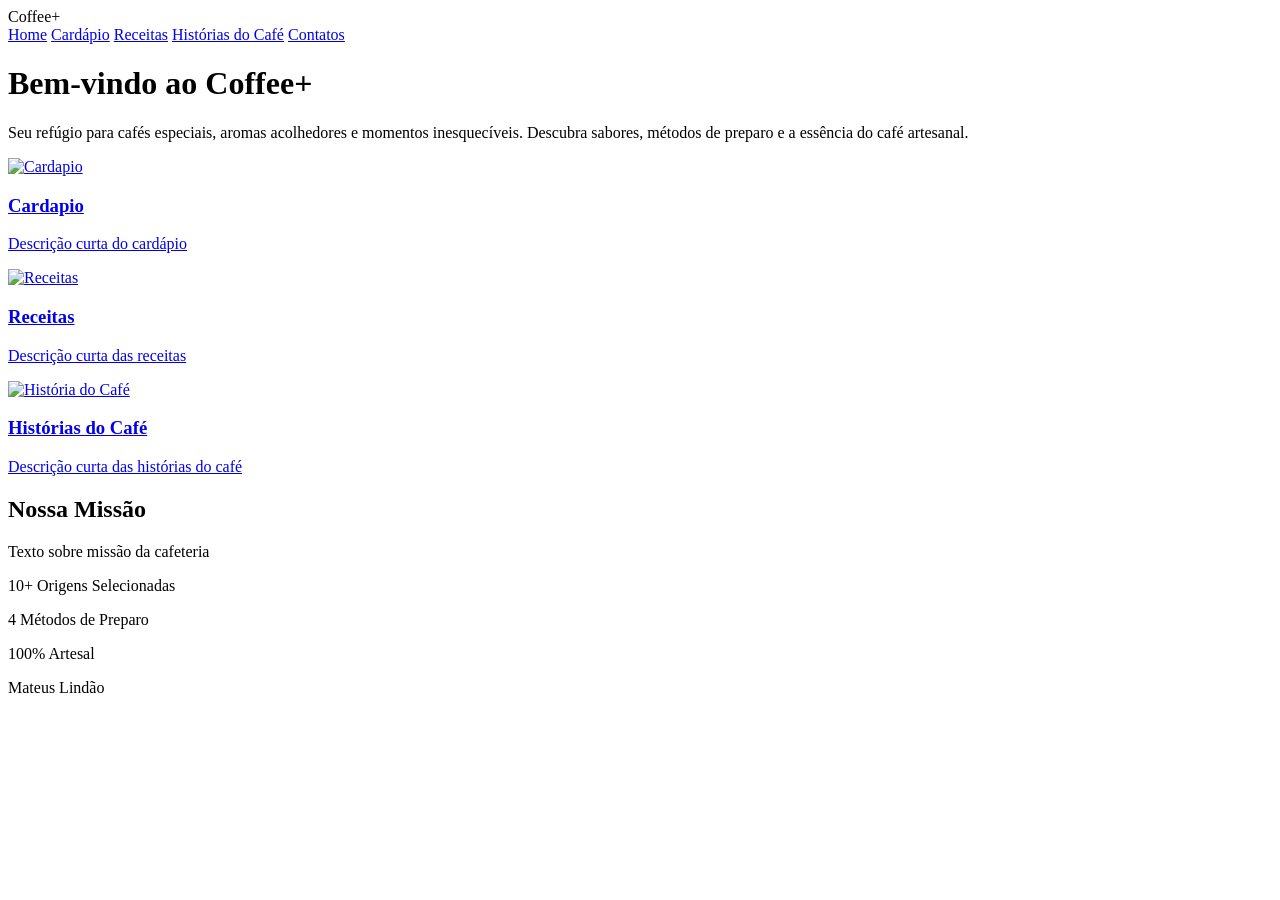
==== index.html @ f09374b6 "Adicionando páginas HTML do Coffee+" ====
<!DOCTYPE html>
<html lang="pt-BR">
<head>
    <meta charset="UTF-8">
    <title>Coffee+</title>
    <link rel="stylesheet" href="css/style.css">
</head>
<body>
    <header>Coffee+</header>
    <nav>
    <a href="index.html">Home</a>
    <a href="cardapio.html">Cardápio</a>
    <a href="receitas.html">Receitas</a>
    <a href="historia.html">Histórias do Café</a>
    <a href="contatos.html">Contatos</a>
    </nav>
    <main>
        <h1>Bem-vindo ao Coffee+</h1>
        <p>Seu refúgio para cafés especiais, aromas acolhedores e momentos inesquecíveis. Descubra sabores, métodos de preparo e a essência do café artesanal.</p>
    <a href="cardapio.html">
        <img src="img/cardapio.jpg" alt="Cardapio">
        <h3>Cardapio</h3>
        <p>Descrição curta do cardápio</p>
    </a>
    <a href="receitas.html">
        <img src="img/receitas.jpg" alt="Receitas">
        <h3>Receitas</h3>
        <p>Descrição curta das receitas</p>
    </a>
    <a href="historia.html">
        <img src="img/historia.jpg" alt="História do Café">
        <h3>Histórias do Café</h3>
        <p>Descrição curta das histórias do café</p>
    </a>  
    <h2>Nossa Missão</h2>
    <p>Texto sobre missão da cafeteria</p>
    
    <p>10+ Origens Selecionadas</p>
    <p>4 Métodos de Preparo</p>
    <p>100% Artesal</p>
    </main>
    <footer>Mateus Lindão</footer>
</body>   
</html>
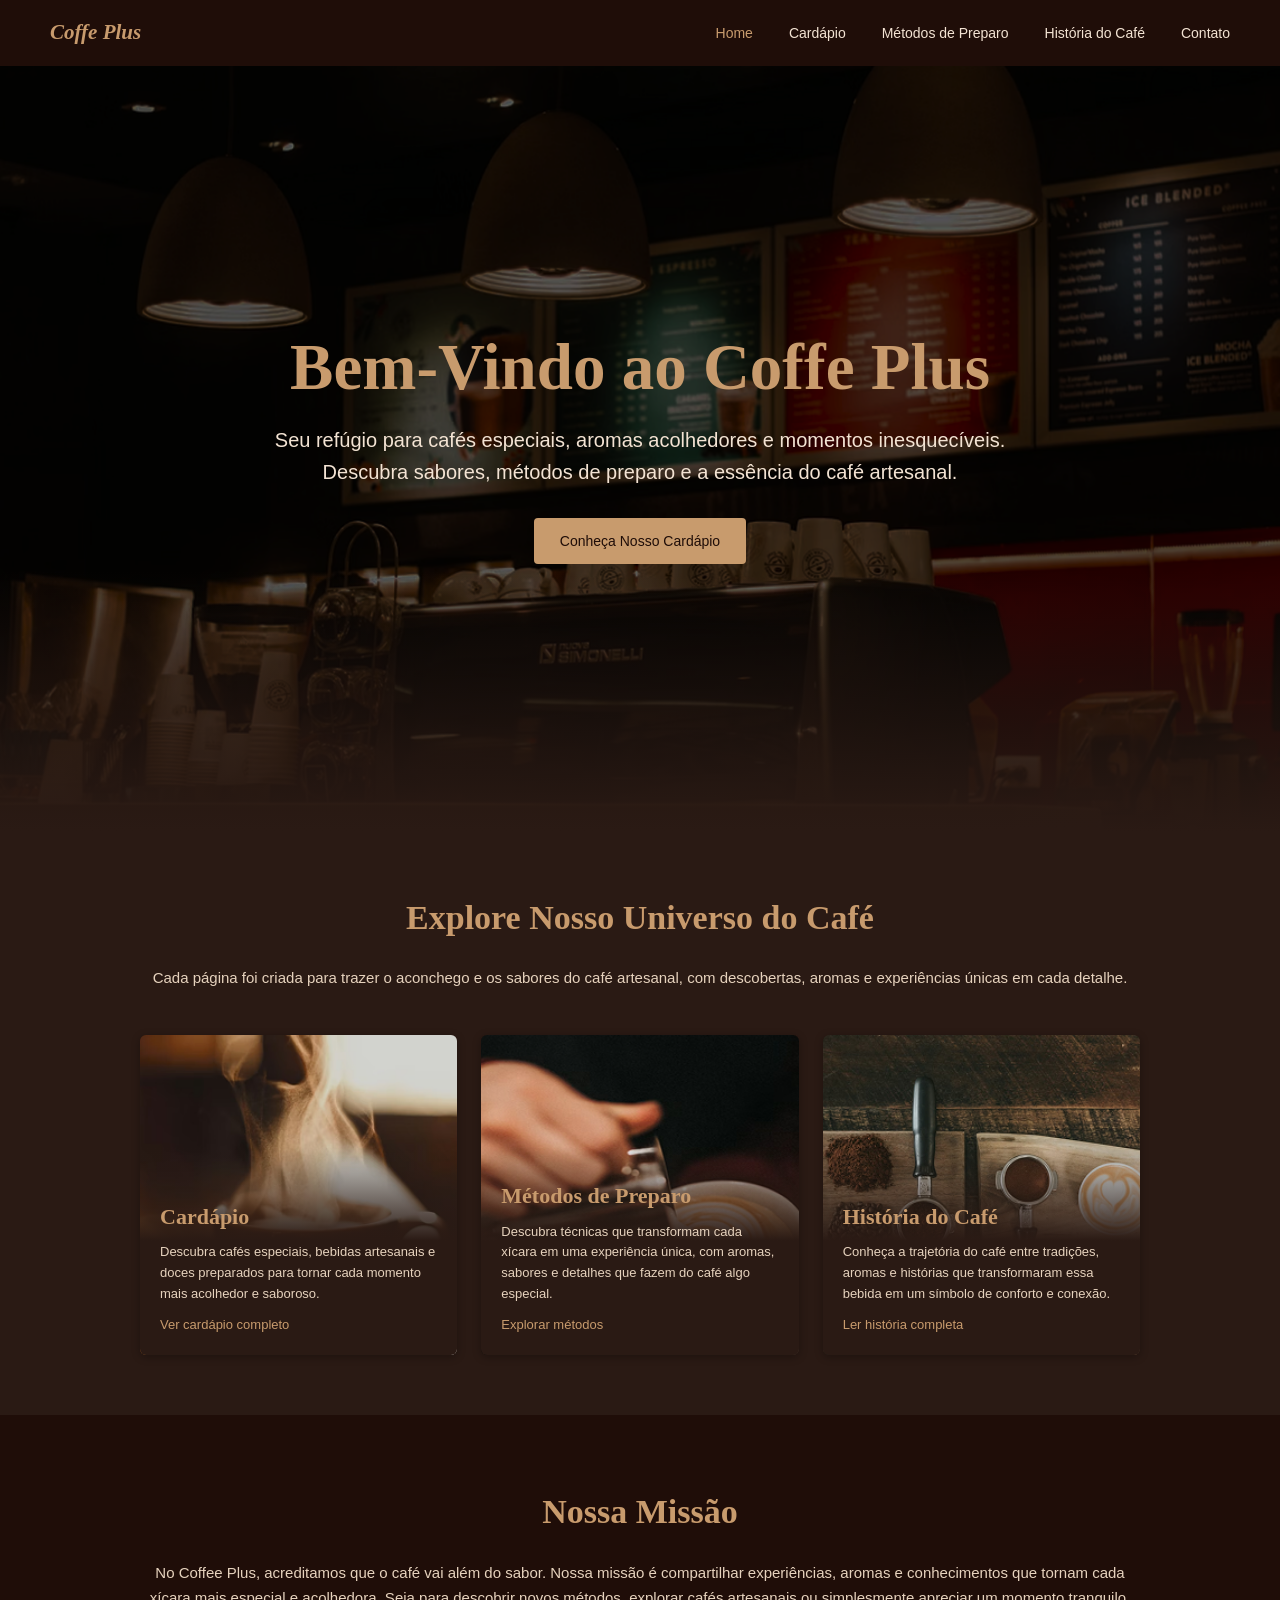
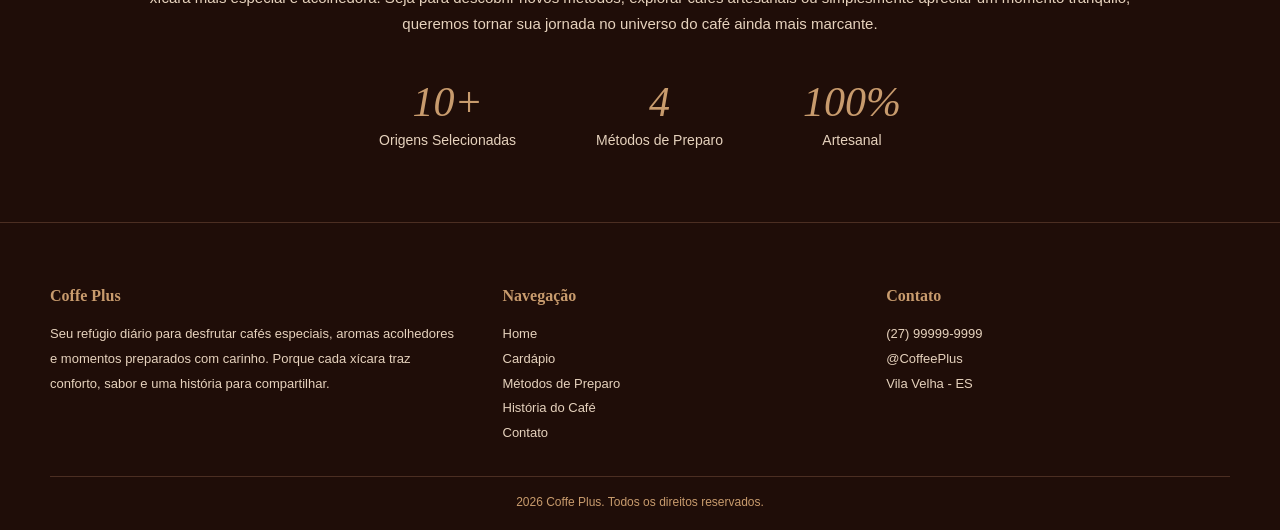
==== commit 57c8dcc9: "Atualização da pagina home para index devido ao não reconhecimento do Vercel" ====
--- a/index.html
+++ b/index.html
@@ -2,43 +2,141 @@
 <html lang="pt-BR">
 <head>
     <meta charset="UTF-8">
-    <title>Coffee+</title>
+    <meta name="viewport" content="width=device-width, initial-scale=1.0">
+    <title>Coffe Plus</title>
     <link rel="stylesheet" href="css/style.css">
 </head>
+
 <body>
-    <header>Coffee+</header>
-    <nav>
-    <a href="index.html">Home</a>
-    <a href="cardapio.html">Cardápio</a>
-    <a href="receitas.html">Receitas</a>
-    <a href="historia.html">Histórias do Café</a>
-    <a href="contatos.html">Contatos</a>
-    </nav>
-    <main>
-        <h1>Bem-vindo ao Coffee+</h1>
-        <p>Seu refúgio para cafés especiais, aromas acolhedores e momentos inesquecíveis. Descubra sabores, métodos de preparo e a essência do café artesanal.</p>
-    <a href="cardapio.html">
-        <img src="img/cardapio.jpg" alt="Cardapio">
-        <h3>Cardapio</h3>
-        <p>Descrição curta do cardápio</p>
-    </a>
-    <a href="receitas.html">
-        <img src="img/receitas.jpg" alt="Receitas">
-        <h3>Receitas</h3>
-        <p>Descrição curta das receitas</p>
-    </a>
-    <a href="historia.html">
-        <img src="img/historia.jpg" alt="História do Café">
-        <h3>Histórias do Café</h3>
-        <p>Descrição curta das histórias do café</p>
-    </a>  
-    <h2>Nossa Missão</h2>
-    <p>Texto sobre missão da cafeteria</p>
-    
-    <p>10+ Origens Selecionadas</p>
-    <p>4 Métodos de Preparo</p>
-    <p>100% Artesal</p>
-    </main>
-    <footer>Mateus Lindão</footer>
-</body>   
+
+    <header class="header">
+        <div class="logo">
+            <h2>Coffe Plus</h2>
+        </div>
+        <nav class="nav">
+            <ul>
+                <li><a href="index.html" class="active">Home</a></li>
+                <li><a href="cardapio.html">Cardápio</a></li>
+                <li><a href="preparo.html">Métodos de Preparo</a></li>
+                <li><a href="historia.html">História do Café</a></li>
+                <li><a href="contato.html">Contato</a></li>
+            </ul>
+        </nav>
+    </header>
+
+    <section class="banner">
+        <img src="img/home/imagem_topo_home.png" alt="Banner Coffe Plus">
+        <div class="banner-content">
+            <h1>Bem-Vindo ao Coffe Plus</h1>
+            <p>
+                Seu refúgio para cafés especiais, aromas acolhedores e momentos inesquecíveis. Descubra sabores, métodos de preparo e a essência do café artesanal.
+            </p>
+            <a href="cardapio.html" class="btn">
+                Conheça Nosso Cardápio
+            </a>
+        </div>
+    </section>
+
+    <section class="section">
+        <h2 class="section-title">
+            Explore Nosso Universo do Café
+        </h2>
+        <p class="section-text">
+            Cada página foi criada para trazer o aconchego e os sabores do café artesanal, com descobertas, aromas e experiências únicas em cada detalhe.
+        </p>
+        <div class="cards-grid">
+            <div class="card">
+                <img src="img/home/imagem_cardapio_home.png" alt="Cardápio">
+                <div class="card-body">
+                    <h3>Cardápio</h3>
+                    <p>
+                        Descubra cafés especiais, bebidas artesanais e doces preparados para tornar cada momento mais acolhedor e saboroso.
+                    </p>
+                    <a href="cardapio.html">
+                        Ver cardápio completo
+                    </a>
+                </div>
+            </div>
+            <div class="card">
+                <img src="img/home/imagem_preparo_home.png" alt="Métodos de preparo">
+                <div class="card-body">
+                    <h3>Métodos de Preparo</h3>
+                    <p>
+                        Descubra técnicas que transformam cada xícara em uma experiência única, com aromas, sabores e detalhes que fazem do café algo especial.
+                    </p>
+                    <a href="preparo.html">
+                        Explorar métodos
+                    </a>
+                </div>
+            </div>
+            <div class="card">
+                <img src="img/home/imagem_historia_home.png" alt="História do café">
+                <div class="card-body">
+                    <h3>História do Café</h3>
+                    <p>
+                        Conheça a trajetória do café entre tradições, aromas e histórias que transformaram essa bebida em um símbolo de conforto e conexão.
+                    </p>
+                    <a href="historia.html">
+                        Ler história completa
+                    </a>
+                </div>
+            </div>
+        </div>
+    </section>
+
+    <section class="missao">
+        <div class="missao-conteudo">
+            <h2 class="section-title">Nossa Missão</h2>
+            <p class="missao-text">
+                No Coffee Plus, acreditamos que o café vai além do sabor. Nossa missão é compartilhar experiências, aromas e conhecimentos que tornam cada xícara mais especial e acolhedora. Seja para descobrir novos métodos, explorar cafés artesanais ou simplesmente apreciar um momento tranquilo, queremos tornar sua jornada no universo do café ainda mais marcante.
+            </p>
+            
+            <div class="stats">
+                <div>
+                    <div class="stat-num">10+</div>
+                    <div class="stat-label">Origens Selecionadas</div>
+                </div>
+                <div>
+                    <div class="stat-num">4</div>
+                    <div class="stat-label">Métodos de Preparo</div>
+                </div>
+                <div>
+                    <div class="stat-num">100%</div>
+                    <div class="stat-label">Artesanal</div>
+                </div>
+            </div>
+        </div>
+    </section>
+
+    <footer class="footer">
+        <div class="footer-grid">
+            <div>
+                <h3>Coffe Plus</h3>
+                <p>
+                    Seu refúgio diário para desfrutar cafés especiais, aromas acolhedores e momentos preparados com carinho. Porque cada xícara traz conforto, sabor e uma história para compartilhar.
+                </p>
+            </div>
+            <div>
+                <h3>Navegação</h3>
+                <ul>
+                    <li><a href="index.html">Home</a></li>
+                    <li><a href="cardapio.html">Cardápio</a></li>
+                    <li><a href="preparo.html">Métodos de Preparo</a></li>
+                    <li><a href="historia.html">História do Café</a></li>
+                    <li><a href="contato.html">Contato</a></li>
+                </ul>
+            </div>
+            <div>
+                <h3>Contato</h3>
+                <p>(27) 99999-9999</p>
+                <p>@CoffeePlus</p>
+                <p>Vila Velha - ES</p>
+            </div>
+        </div>
+        <div class="footer-bottom">
+            2026 Coffe Plus. Todos os direitos reservados.
+        </div>
+    </footer>
+
+</body>
 </html>
--- a/css/style.css
+++ b/css/style.css
@@ -0,0 +1,844 @@
+* { margin: 0; padding: 0; box-sizing: border-box; }
+
+@import url('https://fonts.googleapis.com/css2?family=Playfair+Display:ital,wght@0,600;1,600;1,700&family=Inter:wght@300;400;500;600&display=swap');
+
+body {
+  font-family: 'Inter', Arial, sans-serif;
+  background-color: #2a1a14;
+  color: #f3e3d3;
+  line-height: 1.6;
+  font-size: 15px;
+}
+
+h1, h2, h3 {
+  font-family: 'Playfair Display', Georgia, serif;
+  color: #c89b6d;
+  font-style: normal;
+  font-weight: 600;
+}
+
+a { color: #c89b6d; text-decoration: none; }
+
+img { max-width: 100%; display: block; }
+
+.header {
+  background-color: #1f0d08;
+  padding: 16px 50px;
+  display: flex;
+  align-items: center;
+  justify-content: space-between;
+}
+
+.logo {
+  display: flex;
+  align-items: center;
+  gap: 8px;
+  font-family: 'Playfair Display', serif;
+  font-style: normal;
+  font-size: 14px;
+  color: #c89b6d;
+}
+
+.logo h2 { font-style: italic; }
+
+.logo-icon {
+  width: 22px;
+  height: 22px;
+  background: #c89b6d;
+  mask: radial-gradient(circle at 50% 60%, transparent 30%, #000 31%) center/100% 100%;
+  -webkit-mask: radial-gradient(circle at 50% 60%, transparent 30%, #000 31%) center/100% 100%;
+  border-radius: 4px;
+}
+
+.nav ul {
+  list-style: none;
+  display: flex;
+  gap: 36px;
+}
+
+.nav a {
+  color: #f3e3d3;
+  font-size: 14px;
+  font-weight: 400;
+  transition: color 0.2s;
+}
+
+.nav a:hover,
+.nav a.active {
+  color: #c89b6d;
+}
+
+.banner {
+  position: relative;
+  width: 100%;
+  height: 85vh;
+  overflow: hidden;
+  display: flex;
+  justify-content: center;
+  align-items: center;
+}
+
+.banner img {
+  position: absolute;
+  top: 0;
+  left: 0;
+  width: 100%;
+  height: 100%;
+  object-fit: cover;
+  z-index: 1;
+  filter: brightness(40%);
+}
+
+.banner-pequeno {
+  min-height: 380px;
+}
+
+.banner::before {
+  content: "";
+  position: absolute;
+  inset: 0;
+  background: #2a1a14;
+  z-index: 1;
+}
+
+.banner::after {
+  content: "";
+  position: absolute;
+  left: 0;
+  bottom: 0;
+  width: 100%;
+  height: 260px;
+  background: linear-gradient(
+    to bottom,
+    rgba(66, 44, 34, 0) 0%,
+    #2a1a14 100%
+  );
+  z-index: 2;
+}
+
+.banner-content {
+  position: relative;
+  z-index: 3;
+  width: 100%;
+  max-width: 900px;
+  text-align: center;
+  padding: 0 20px;
+}
+
+.banner-content h1 {
+  font-size: 65px;
+  line-height: 1.1;
+  margin-bottom: 20px;
+}
+
+.banner-content p {
+  font-size: 20px;
+  line-height: 1.6;
+  max-width: 800px;
+  margin: 0 auto 30px auto;
+}
+
+.btn {
+  display: inline-block;
+  background-color: #c89b6d;
+  color: #1f0d08;
+  padding: 12px 26px;
+  border-radius: 4px;
+  font-weight: 500;
+  font-size: 14px;
+  border: none;
+  cursor: pointer;
+  transition: background-color 0.2s;
+}
+
+.btn:hover { background-color: #b3854f; }
+
+.section {
+  padding: 60px 0px;
+  width: 100%;
+  max-width: 1000px;
+  margin: 0 auto;
+  box-sizing: border-box;
+}
+
+.section-title {
+  font-size: 34px;
+  margin-bottom: 20px;
+  color: #c89b6d;
+  text-align: center;
+}
+
+.section-text {
+  color: #e6d2bd;
+  font-size: 15px;
+  line-height: 1.7;
+  margin-bottom: 45px;
+  text-align: center;
+}
+
+.missao {
+  background-color: #1f0d08;
+  padding: 60px 0;
+  width: 100%;
+}
+
+.missao-conteudo {
+  width: 100%;
+  max-width: 1000px;
+  margin: 0 auto;
+  padding: 0;
+  box-sizing: border-box;
+}
+
+.missao .section-title {
+  text-align: center;
+  margin-bottom: 20px;
+}
+
+.missao-text {
+  color: #e6d2bd;
+  font-size: 15px;
+  line-height: 1.7;
+  max-width: 100%;
+  margin: 0 0 45px 0;
+  text-align: center;
+}
+
+.stats {
+  display: flex;
+  justify-content: flex-start;
+  gap: 80px;
+  margin-top: 30px;
+  flex-wrap: wrap;
+}
+.cards-grid {
+  display: grid;
+  grid-template-columns: repeat(3, 1fr);
+  gap: 24px;
+}
+
+.card {
+  position: relative;
+  border-radius: 6px;
+  overflow: hidden;
+  height: 320px;
+  background-color: #1f0d08;
+  box-shadow: 0 2px 8px rgba(0,0,0,0.3);
+}
+
+.card img {
+  width: 100%;
+  height: 100%;
+  object-fit: cover;
+  position: absolute;
+  inset: 0;
+  background-color: #2e1a12;
+}
+
+.card::after {
+  content: "";
+  position: absolute;
+  left: 0;
+  bottom: 0;
+  width: 100%;
+  height: 65%;
+  background: linear-gradient(
+    to top,
+    #2a1a14 0%,
+    #2a1a14 55%,
+    transparent 100%
+  );
+  z-index: 1;
+}
+
+.card-body {
+  position: absolute;
+  inset: 0;
+  z-index: 2;
+  padding: 20px;
+  display: flex;
+  flex-direction: column;
+  justify-content: flex-end;
+}
+
+.card-body h3 {
+  font-size: 22px;
+  margin-bottom: 8px;
+}
+
+.card-body p {
+  font-size: 13px;
+  color: #e6d2bd;
+  margin-bottom: 10px;
+}
+
+.card-body a { font-size: 13px; font-weight: 500; }
+
+.subsection-title {
+  font-size: 28px;
+  margin: 20px 0 8px 0;
+  padding-top: 30px;
+  border-top: 1px solid #4b2e22;
+}
+
+.subsection-text {
+  color: #e6d2bd;
+  margin-bottom: 30px;
+  max-width: 640px;
+}
+
+.missao {
+  background-color: #1f0d08;
+  padding: 70px 20px;
+  text-align: center;
+}
+
+.stats {
+  display: flex;
+  justify-content: center;
+  gap: 80px;
+  margin-top: 30px;
+  flex-wrap: wrap;
+}
+
+.stat-num {
+  font-family: 'Playfair Display', serif;
+  font-style: italic;
+  color: #c89b6d;
+  font-size: 42px;
+  line-height: 1;
+}
+
+.stat-label {
+  color: #e6d2bd;
+  font-size: 14px;
+  margin-top: 6px;
+}
+
+.intro-bloco {
+  margin-bottom: 40px;
+}
+
+.intro-bloco h2 {
+  font-size: 28px;
+  margin-bottom: 12px;
+}
+
+.intro-bloco p {
+  color: #e6d2bd;
+  max-width: 760px;
+}
+
+.metodo {
+  display: grid;
+  grid-template-columns: 1fr 1fr;
+  gap: 0;
+  background-color: #1f0d08;
+  border: 1px solid #4b2e22;
+  border-radius: 8px;
+  max-width: 1000px;
+  margin: 0 auto 24px auto;
+  overflow: hidden;
+}
+
+.metodo img {
+  width: 100%;
+  height: 100%;
+  object-fit: cover;
+  background-color: #2e1a12;
+  min-height: 220px;
+}
+
+.metodo-content { padding: 20px; }
+
+.metodo-content h2 {
+  font-size: 22px;
+  margin-bottom: 10px;
+}
+
+.metodo-content > p {
+  color: #e6d2bd;
+  margin-bottom: 18px;
+}
+
+.info-grid {
+  display: grid;
+  grid-template-columns: 1fr 1fr;
+  gap: 12px;
+  margin-bottom: 22px;
+}
+
+.info-box {
+  background-color: #2a1a14;
+  border: 1px solid #4b2e22;
+  border-radius: 6px;
+  padding: 8px 10px;
+}
+
+.info-box span {
+  display: block;
+  color: #c89b6d;
+  font-size: 12px;
+  margin-bottom: 4px;
+}
+
+.info-box strong {
+  color: #f3e3d3;
+  font-size: 14px;
+}
+
+.metodo-content h3 {
+  font-size: 20px;
+  margin-bottom: 12px;
+}
+
+.passos {
+  list-style: none;
+  padding: 0;
+}
+
+.passos li {
+  display: flex;
+  align-items: flex-start;
+  gap: 12px;
+  margin-bottom: 10px;
+  font-size: 13px;
+  color: #e6d2bd;
+}
+
+.passos li::before {
+  content: counter(passo);
+  counter-increment: passo;
+  display: inline-flex;
+  align-items: center;
+  justify-content: center;
+  flex-shrink: 0;
+  width: 22px;
+  height: 22px;
+  border-radius: 50%;
+  border: 1px solid #c89b6d;
+  color: #c89b6d;
+  font-size: 12px;
+  font-family: 'Playfair Display', serif;
+}
+
+.passos { counter-reset: passo; }
+
+.dicas {
+  background-color: #1f0d08;
+  border: 1px solid #4b2e22;
+  border-radius: 8px;
+  padding: 35px 40px;
+  max-width: 1000px;
+  margin: 40px auto 80px auto;
+}
+
+.dicas h2 {
+  font-size: 24px;
+  margin-bottom: 22px;
+}
+
+.dicas ul { list-style: none; }
+
+.dicas ul li {
+  position: relative;
+  padding-left: 20px;
+  margin-bottom: 16px;
+  font-size: 14px;
+  color: #e6d2bd;
+  line-height: 1.6;
+}
+
+.dicas ul li:last-child { margin-bottom: 0; }
+
+.dicas ul li::before {
+  content: "•";
+  position: absolute;
+  left: 0;
+  top: -1px;
+  color: #c89b6d;
+}
+
+.dicas ul li strong { color: #f3e3d3; }
+
+.historia-bloco, 
+.historia-secao-cards, 
+.bloco-destaque, 
+.referencias {
+  width: 100%;
+  max-width: 1000px;
+  margin: 0 auto 50px auto;
+  box-sizing: border-box;
+}
+
+.historia-conteudo {
+  width: 100%;
+  text-align: left;
+}
+
+.bloco-brasil {
+  background-color: #1f0d08;
+  border: 1px solid #4b2e22;
+  border-radius: 8px;
+  padding: 30px 36px;
+  width: 100%;
+  max-width: 1000px;
+  margin: 0 auto 50px auto;
+  box-sizing: border-box;
+}
+
+.bloco-brasil h3 {
+  font-size: 26px;                      
+  margin-top: 0;
+  margin-bottom: 18px;
+  color: #c89b6d;
+}
+
+.bloco-brasil p {
+  color: #e6d2bd;
+  font-size: 15px;
+  line-height: 1.6;
+  margin-bottom: 14px;
+}
+
+.bloco-brasil p:last-child {
+  margin-bottom: 0;
+}
+
+.bloco-brasil strong {
+  color: #f7e7d7;
+}
+
+.historia-bloco h2, 
+.historia-bloco h3 {
+  font-size: 28px;
+  margin-bottom: 14px;
+  color: #c89b6d;
+}
+
+.historia-bloco p {
+  color: #e6d2bd;
+  margin-bottom: 14px;
+  line-height: 1.6;
+}
+
+.historia-bloco strong { color: #f7e7d7; }
+
+.cards-historia {
+  display: grid;
+  grid-template-columns: repeat(2, 1fr);
+  gap: 24px;
+  width: 100%;
+}
+
+.card-historia {
+  background-color: #1f0d08;
+  border: 1px solid #4b2e22;
+  border-radius: 8px;
+  padding: 24px;
+  box-sizing: border-box;
+}
+
+.card-historia img {
+  width: 100%;
+  height: 200px;
+  object-fit: cover;
+  border-radius: 6px;
+  background-color: #2e1a12;
+  margin-bottom: 16px;
+}
+
+.card-historia h3 {
+  font-size: 20px;
+  margin-bottom: 10px;
+  color: #c89b6d;
+}
+
+.card-historia p {
+  color: #e6d2bd;
+  font-size: 14px;
+  line-height: 1.6;
+  margin-bottom: 12px;
+}
+
+.bloco-destaque {
+  width: 100%;
+  max-width: 1000px;
+  margin: 0 auto 50px auto;
+  box-sizing: border-box;
+}
+
+.bloco-destaque h3 { 
+  font-size: 26px; 
+  margin-bottom: 24px; 
+  color: #c89b6d;
+  text-align: left;
+}
+
+.grid-curiosidades {
+  display: grid;
+  grid-template-columns: repeat(2, 1fr);
+  gap: 24px;
+  width: 100%;
+}
+
+.card-curiosidade {
+  background-color: #1f0d08;
+  border: 1px solid #4b2e22;
+  border-radius: 8px;
+  padding: 24px 30px;
+  box-sizing: border-box;
+  display: flex;
+  flex-direction: column;
+}
+
+.card-curiosidade h4 {
+  font-size: 18px;
+  color: #c89b6d;
+  margin-top: 0;
+  margin-bottom: 12px;
+  line-height: 1.4;
+}
+
+.card-curiosidade p { 
+  color: #e6d2bd; 
+  font-size: 14px;
+  line-height: 1.6;
+  margin: 0;
+}
+
+.card-curiosidade strong { color: #f7e7d7; }
+
+.referencias {
+  background-color: #1f0d08;
+  border: 1px solid #4b2e22;
+  padding: 30px 36px;
+  border-radius: 8px;
+  font-size: 14px;
+}
+
+.referencias h3 { 
+  font-size: 24px; 
+  margin-bottom: 18px; 
+  color: #c89b6d;
+}
+
+.referencias ul { 
+  list-style: none; 
+  padding-left: 0; 
+}
+
+.referencias li { 
+  margin-bottom: 10px; 
+  color: #e6d2bd; 
+  line-height: 1.6; 
+}
+
+.referencias a {
+  color: #c89b6d;
+  text-decoration: none;
+}
+
+.referencias a:hover {
+  text-decoration: underline;
+}
+
+.contato-form-col .subsection-title {
+  font-size: 26px;
+  margin-bottom: 10px;
+  border-top: none;
+  padding-top: 0;
+}
+
+.contato-form-col .subsection-text {
+  color: #e6d2bd;
+  margin-bottom: 24px;
+  max-width: 100%;
+}
+
+.contato-form {
+  background-color: #1f0d08;
+  border: 1px solid #4b2e22;
+  padding: 28px;
+  border-radius: 8px;
+}
+
+.contato-form label {
+  display: block;
+  margin-top: 14px;
+  margin-bottom: 6px;
+  color: #c89b6d;
+  font-size: 13px;
+}
+
+.contato-form input,
+.contato-form textarea {
+  width: 100%;
+  padding: 10px 12px;
+  border: 1px solid #4b2e22;
+  border-radius: 4px;
+  background-color: #2a1a14;
+  color: #f3e3d3;
+  font-family: inherit;
+  font-size: 14px;
+}
+
+.contato-form button { margin-top: 22px; }
+
+.contato-grid {
+  display: grid;
+  grid-template-columns: 1fr 1fr;
+  gap: 28px;
+  margin-top: 40px;
+  align-items: start;
+}
+
+.info-bloco {
+  background-color: #1f0d08;
+  border: 1px solid #4b2e22;
+  border-radius: 8px;
+  padding: 24px;
+}
+
+.info-bloco h3 {
+  font-size: 20px;
+  margin-bottom: 18px;
+  font-style: italic;
+}
+
+.info-lista {
+  list-style: none;
+  display: flex;
+  flex-direction: column;
+  gap: 14px;
+}
+
+.info-lista li {
+  display: flex;
+  align-items: flex-start;
+  gap: 12px;
+  font-size: 14px;
+  color: #e6d2bd;
+}
+
+.info-icone {
+  font-size: 18px;
+  line-height: 1;
+  margin-top: 2px;
+}
+
+.info-lista li strong {
+  display: block;
+  color: #f3e3d3;
+  font-size: 13px;
+  margin-bottom: 2px;
+}
+
+.info-lista li p {
+  margin: 0;
+  color: #e6d2bd;
+}
+
+.horario-lista {
+  list-style: none;
+  display: flex;
+  flex-direction: column;
+  gap: 10px;
+}
+
+.horario-lista li {
+  display: flex;
+  justify-content: space-between;
+  align-items: center;
+  font-size: 14px;
+  color: #e6d2bd;
+  padding-bottom: 8px;
+  border-bottom: 1px solid #4b2e22;
+}
+
+.horario-lista li:last-child {
+  border-bottom: none;
+  padding-bottom: 0;
+}
+
+.horario-lista li span {
+  color: #c89b6d;
+}
+
+.horario-lista li strong {
+  color: #f3e3d3;
+  font-weight: 500;
+}
+
+.funcionario-mes {
+  display: grid;
+  grid-template-columns: 280px 1fr;
+  gap: 36px;
+  align-items: center;
+  background-color: #1f0d08;
+  border: 1px solid #4b2e22;
+  border-radius: 8px;
+  padding: 36px;
+  margin-top: 50px;
+}
+
+.funcionario-img {
+  width: 100%;
+  aspect-ratio: 1 / 1;
+  background-color: #2e1a12;
+  border-radius: 8px;
+}
+
+.funcionario-texto h2 {
+  font-size: 26px;
+  margin-bottom: 14px;
+}
+
+.funcionario-texto p {
+  color: #e6d2bd;
+  font-size: 15px;
+  margin-bottom: 10px;
+}
+
+.footer {
+  background-color: #1f0d08;
+  padding: 60px 50px 18px 50px;
+  margin-top: 0;
+  border-top: 1px solid #4b2e22;
+}
+
+.footer-grid {
+  display: grid;
+  grid-template-columns: 1.2fr 1fr 1fr;
+  gap: 40px;
+  max-width: 1180px;
+  margin: 0 auto;
+}
+
+.footer .logo { margin-bottom: 14px; }
+
+.footer h3 {
+  font-size: 16px;
+  margin-bottom: 14px;
+  font-style: normal;
+}
+
+.footer p, .footer a, .footer li {
+  font-size: 13px;
+  color: #e6d2bd;
+  line-height: 1.9;
+}
+
+.footer ul { list-style: none; }
+
+.footer-bottom {
+  text-align: center;
+  font-size: 12px;
+  margin-top: 30px;
+  padding-top: 16px;
+  border-top: 1px solid #4b2e22;
+  color: #c89b6d;
+  max-width: 1180px;
+  margin-left: auto;
+  margin-right: auto;
+}
